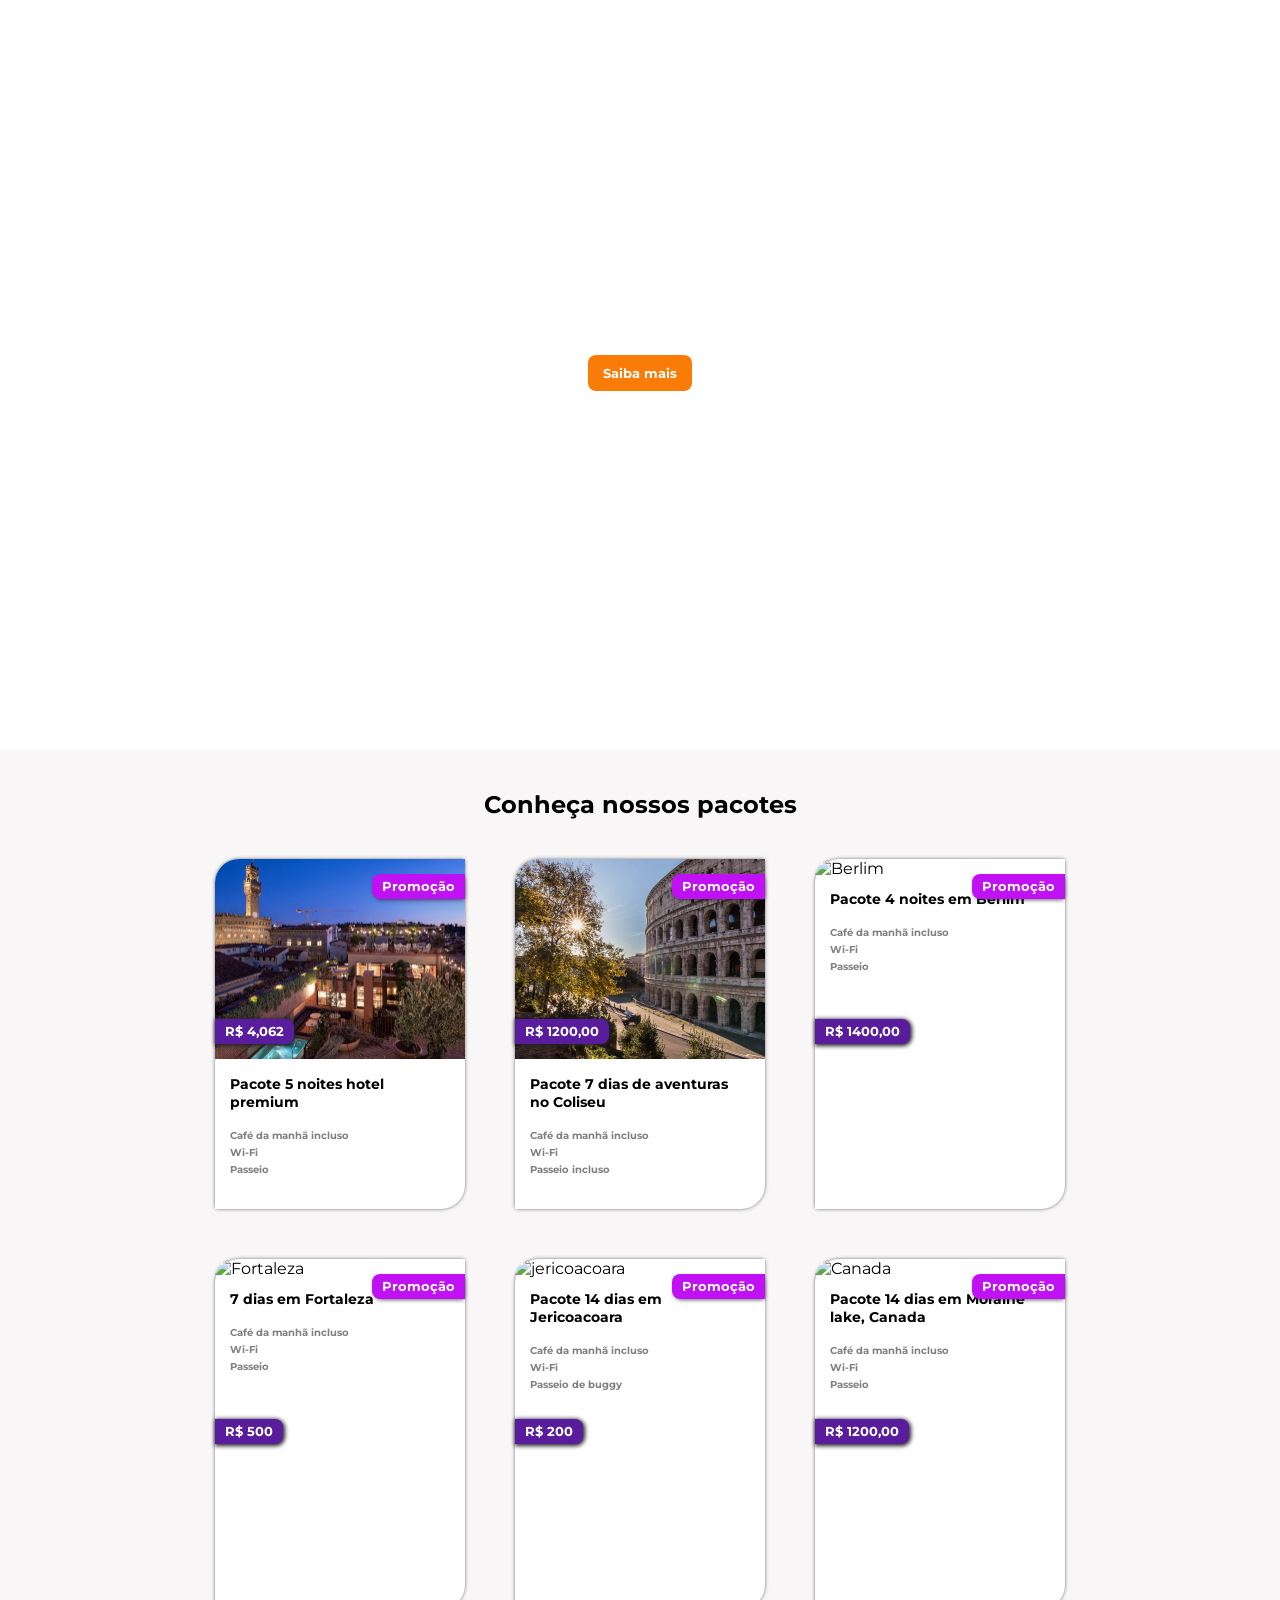
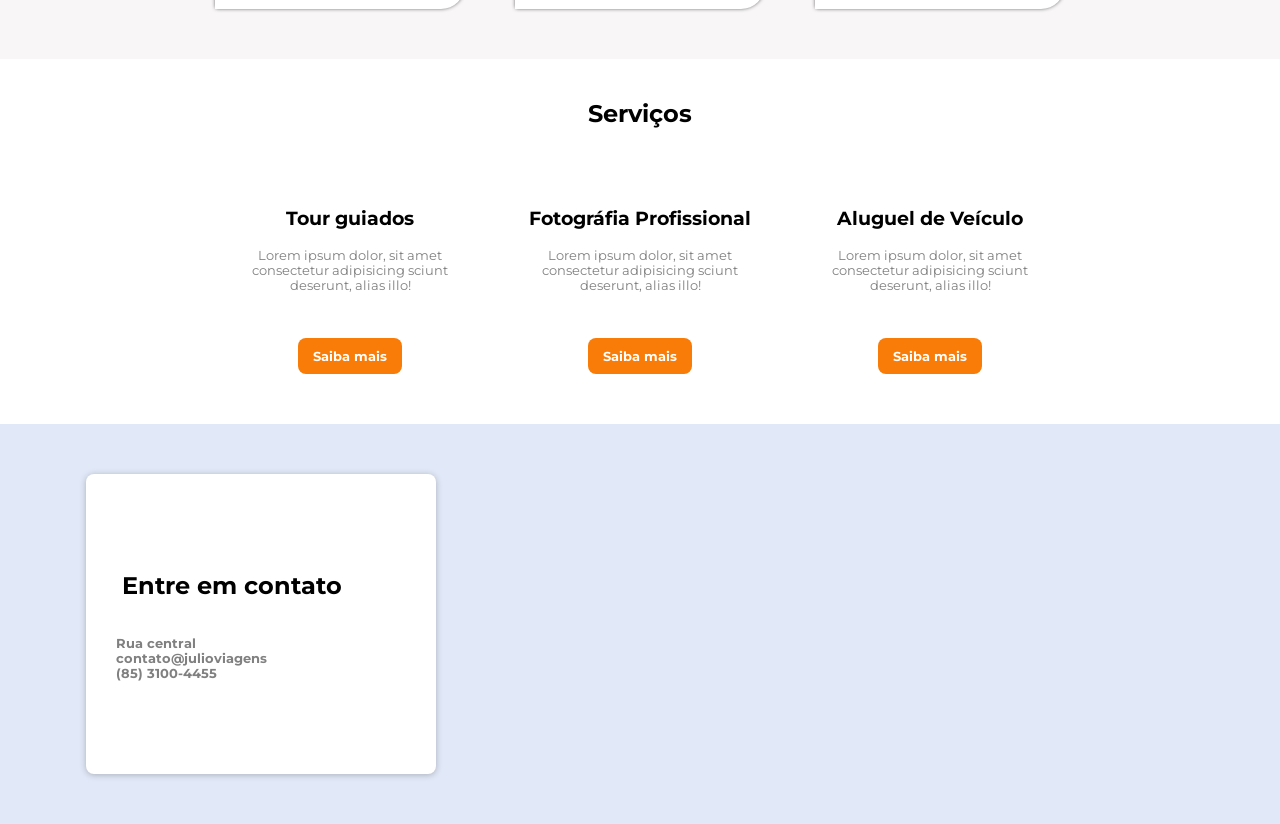
==== via-main/website-viagem-master 2ºano tec/index.html @ 54e3a09c "Add files via upload" ====
<!DOCTYPE html>
<html lang="en">

<head>
  <meta charset="UTF-8">
  <meta name="viewport" content="width=device-width, initial-scale=1.0">
  <title>Julio Viagens</title>
  <script src="https://unpkg.com/feather-icons"></script>
  <link rel="stylesheet" href="styles/style.css">
</head>

<body>
  <header>
    <nav>
      <p>Trivago</p>
      <ul>
        <li><a href="#home">Home</a></li>
        <li><a href="#pacotes">Pacotes</a></li>
        <li><a href="#servicos">Serviços</a></li>
        <li><a href="#contato">Contato</a></li>
      </ul>
    </nav>

    <div  id="home" class="header-content">
      <h1>Porto-Fino</h1>
      <p>Venha conhecer nossas paisagens e viver coisas incriveis!</p>
      <button>Saiba mais</button>
    </div>
  </header>

  <section id="pacotes" class="pacotes">
    <h1 class="pacotes-title">Conheça nossos pacotes</h1>

    <div class="pacotes-cards">
      <div class="card">
        <div class="card-tag card-tag-top">
          <p>Promoção</p>
        </div>
        <div class="card-tag card-tag-bottom">
          <p>R$ 4,062</p>
        </div>
        <img class="card-image" src="assets/hotel.jpg" alt="">
        <div class="card-content">
          <h1>Pacote 5 noites hotel premium</h1>
          <ul>
            <li><i data-feather="coffee"></i>Café da manhã incluso</li>
            <li><i data-feather="wifi"></i>Wi-Fi</li>
            <li><i data-feather="map"></i>Passeio</li>
          </ul>
        </div>
      </div>

      <div class="card">
        <div class="card-tag card-tag-top">
          <p>Promoção</p>
        </div>
        <div class="card-tag card-tag-bottom">
          <p>R$ 1200,00</p>
        </div>
        <img class="card-image" src="assets/coliseu.jpg" alt="Coliseu">
        <div class="card-content">
          <h1>Pacote 7 dias de aventuras no Coliseu</h1>
          <ul>
            <li><i data-feather="coffee"></i>Café da manhã incluso</li>
            <li><i data-feather="wifi"></i>Wi-Fi</li>
            <li><i data-feather="map"></i>Passeio incluso</li>
          </ul>
        </div>
      </div>

      <div class="card">
        <div class="card-tag card-tag-top">
          <p>Promoção</p>
        </div>
        <div class="card-tag card-tag-bottom">
          <p>R$ 1400,00</p>
        </div>
        <img class="card-image" src="assets/berlim.jpeg" alt="Berlim">
        <div class="card-content">
          <h1>Pacote 4 noites em Berlim</h1>
          <ul>
            <li><i data-feather="coffee"></i>Café da manhã incluso</li>
            <li><i data-feather="wifi"></i>Wi-Fi</li>
            <li><i data-feather="map"></i>Passeio</li>
          </ul>
        </div>
      </div>

      <div class="card">
        <div class="card-tag card-tag-top">
          <p>Promoção</p>
        </div>
        <div class="card-tag card-tag-bottom">
          <p>R$ 500</p>
        </div>
        <img class="card-image" src="assets/fortaleza.jpg" alt="Fortaleza">
        <div class="card-content">
          <h1>7 dias em Fortaleza </h1>
          <ul>
            <li><i data-feather="coffee"></i>Café da manhã incluso</li>
            <li><i data-feather="wifi"></i>Wi-Fi</li>
            <li><i data-feather="map"></i>Passeio</li>
          </ul>
        </div>
      </div>

      <div class="card">
        <div class="card-tag card-tag-top">
          <p>Promoção</p>
        </div>
        <div class="card-tag card-tag-bottom">
          <p>R$ 200</p>
        </div>
        <img class="card-image" src="assets/jeri.jpg" alt="jericoacoara">
        <div class="card-content">
          <h1>Pacote 14 dias em Jericoacoara</h1>
          <ul>
            <li><i data-feather="coffee"></i>Café da manhã incluso</li>
            <li><i data-feather="wifi"></i>Wi-Fi</li>
            <li><i data-feather="map"></i>Passeio de buggy</li>
          </ul>
        </div>
      </div>

      <div class="card">
        <div class="card-tag card-tag-top">
          <p>Promoção</p>
        </div>
        <div class="card-tag card-tag-bottom">
          <p>R$ 1200,00</p>
        </div>
        <img class="card-image" src="assets/canada.jpg" alt="Canada">
        <div class="card-content">
          <h1>Pacote 14 dias em Moraine lake, Canada</h1>
          <ul>
            <li><i data-feather="coffee"></i>Café da manhã incluso</li>
            <li><i data-feather="wifi"></i>Wi-Fi</li>
            <li><i data-feather="map"></i>Passeio</li>
          </ul>
        </div>
      </div>
    </div>
  </section>

  <section  id="servicos" class="servicos">
    <h1 class="servicos-title">Serviços</h1>
    <div class="servicos-cards">
      <div class="card">
        <i data-feather="map"></i>
        <div class="card-content">
          <h3>Tour guiados</h3>
          <p>Lorem ipsum dolor, sit amet consectetur adipisicing sciunt deserunt, alias illo!</p>
        </div>
        <button>Saiba mais</button>
      </div>

      <div class="card">
        <i data-feather="camera"></i>
        <div class="card-content">
          <h3>Fotográfia Profissional</h3>
          <p>Lorem ipsum dolor, sit amet consectetur adipisicing sciunt deserunt, alias illo!</p>
        </div>
        <button>Saiba mais</button>
      </div>
      
      <div class="card">
        <i data-feather="navigation"></i>
        <div class="card-content">
          <h3>Aluguel de Veículo</h3>
          <p>Lorem ipsum dolor, sit amet consectetur adipisicing sciunt deserunt, alias illo!</p>
        </div>
        <button>Saiba mais</button>
      </div>
    </div>
  </section>

  <section id="contato" class="contato">
    <div class="contato-card">
      <h1>Entre em contato</h1>
      <ul>
        <li><i data-feather="map-pin"></i>Rua central</li>
        <li><i data-feather="mail"></i>contato@julioviagens</li>
        <li><i data-feather="phone"></i>(85) 3100-4455</li>
      </ul>
    </div>
    <!--The div element for the map -->
    <div id="map"></div>
  </section>


  <script>
    // feather icons
    feather.replace();

    document.querySelectorAll('a[href^="#"]').forEach(anchor => {
    anchor.addEventListener('click', function (e) {
        e.preventDefault();

        document.querySelector(this.getAttribute('href')).scrollIntoView({
            behavior: 'smooth'
            });
        });
    });
    // Initialize and add the map
    function initMap() {
      // The location of Uluru
      // var uluru = {lat: -25.344, lng: 131.036};
      var uluru = { lat: -3.71839, lng: -38.5434 };
      // The map, centered at Uluru
      var map = new google.maps.Map(
        document.getElementById('map'), { zoom: 4, center: uluru });
      // The marker, positioned at Uluru
      var marker = new google.maps.Marker({ position: uluru, map: map });
    }
  </script>

  <script async defer src="https://maps.googleapis.com/maps/api/js?callback=initMap">
  </script>
</body>

</html>
---- via-main/website-viagem-master 2ºano tec/styles/style.css ----
@import url('https://fonts.googleapis.com/css2?family=Montserrat:wght@400;500&display=swap');

* {
  box-sizing: border-box;
  padding: 0;
}

body {
  margin: 0;
  font-family: 'Montserrat', sans-serif;
}



ul {
  list-style: none
}

a {
  text-decoration: none;
  color: inherit;
}

header {
  height: calc(100vh - 150px);
  background: no-repeat center/cover url('/assets/portofino.jpg');
}


header nav {
  display: flex;
  justify-content: space-between;
  margin: 0 30px;
  color: #fff;
}

header nav p {
  cursor: pointer;
  font-weight: bold;
  font-size: 1.5em;
  transition: text-shadow .6s ;
}
header nav p:hover {
  text-shadow: 0px 0px 10px #fff;
}


header nav ul {
  list-style: none;
  display: flex;
}

header nav ul li {
  margin: 0 15px;
  font-weight: 600;
  cursor: pointer;
}

header nav ul li:hover {
  color: #f56c11;
  transition: .4s;
}


.header-content {
  color: #fff;
  font-weight: bold;
  max-width: 400px;
  margin: 150px auto;
  text-align: center;
  animation: ease text-move 2s forwards;
}


.header-content h1 {
  margin-bottom: 10px;
  font-size: 4rem;
}

@keyframes text-move{
  from {transform:  translateY(0px);
        opacity: 0;}
  to {transform:   translateY(-20px);
      opacity: 1;}
}
button {
  padding: 10px 15px;
  border-radius: 8px;
  font-weight: bold;
  font-family: 'Montserrat', sans-serif;
  border: 0;
  cursor: pointer;
  background-color: rgb(248, 124, 7);
  color: #fff;
}

/* PACOTES */

.pacotes {
  background-color: rgba(235, 231, 231, 0.363);
  padding: 25px;
}

.pacotes .pacotes-cards {
  /* background: #333; */
  margin: auto;
  max-width: 950px;
  display: flex;
  flex-wrap: wrap;
  justify-content: center;

}

.pacotes .pacotes-title { 
  width: 100%;
  margin: auto;
  padding: 15px;
  text-align: center;
}


.pacotes .card {
  margin: 25px;
  width: 250px;
  height: 350px;
  background: #fff;
  border-radius: 24px 0px;
  box-shadow: 0px 0px 4px -1px #222;
  position: relative;
  transition: all 1s;
}

.pacotes .card:hover {
  transform: scale(1.1);
}


.pacotes .card-image {
  width: 250px;
  height: 200px;
  border-radius: 24px 0 0 0;
  object-fit: cover;
}

.pacotes .card-content {
  padding: 0 15px;
}

.pacotes .card-content h1 {
  font-size: 0.9rem;
}

.pacotes .card-content ul  {
    display: flex;
    flex-direction: column;
    list-style: none;
    padding-left: 0;
}

.pacotes .card-content ul li {
  font-size: 0.6rem;
  display: flex;
  align-items: center;
  margin: 3px 0px;
  color: gray;
  font-weight: bold;
}

.pacotes .card-content li svg {
  width: 16px;
  height: 16px;
  margin-right: 10px;
}

.pacotes .card .card-tag-top{
  position: absolute;
  background: #c011f5;
  right: 0;
  top: 15px;
  border-radius: 8px 0 0 8px;
  padding: 5px 10px;
  box-shadow: 1px 2px 5px -2px #222;
}


.pacotes .card .card-tag-bottom {
  position: absolute;
  left: 0;
  top: 160px;
  background: #581c9c;
  border-radius: 0 8px 8px 0;
  padding: 5px 10px;
  box-shadow: 1px 1px 4px 1px #222;
}

.pacotes .card .card-tag p {
  margin: 0;
  font-size: 0.8rem;
  font-weight: bold;
  color: #ffff;
}

/* SERVIÇOS */

.servicos {
  padding: 15px;
}

.servicos .servicos-title {
  text-align: center;
  margin: 25px;
}

.servicos .servicos-cards {
  display: flex;
  padding: 35px 0 ;
  max-width: 950px;
  justify-content: center;
  flex-wrap: wrap;
  margin: auto;
}

.servicos .card {
  width: 250px;
  display: flex;
  flex-direction: column;
  justify-content: center;
  align-items: center;
  margin: 0 20px;
}

.servicos .card svg {
  width: 60px;
  height: 60px;
  margin: 50px 0;
  transition: all 1s;
}

.servicos .card svg:hover {
  color: #f56c11;
  transform: scale(1.1);
}

.servicos .card h3 {
  font-weight: bold;
}

.servicos .card p {
  color: gray;
  font-size: .8rem;
  text-align: center;
}

.servicos .card .card-content {
  height: 100px;
  text-align: center;
  margin-bottom: 50px;
}

/* Set the size of the div element that contains the map */
#map {
  height: 400px;  /* The height is 400 pixels */
  width: 100%;  /* The width is the width of the web page */
}

.contato {
  /* padding: 60px; */
  background-color: #e1e8f7;
  position: relative;
}

.contato .contato-card {
  width: 350px;
  height: 300px;
  padding: 0 30px;
  background: #fff;
  position: absolute;
  z-index: 99;

  border-radius: 8px;

  top: calc(50% - 150px);
  left: calc(20% - 170px);

  text-align: center;
  display: flex;
  flex-direction: column;
  justify-content: center;
  box-shadow: 0 1px 6px 0 rgba(32, 33, 36, .28);
}

.contato .contato-card  h1 {
  padding-right: 58px;
}

.contato .contato-card li {
  font-size: .8rem;
  font-weight: bold;
  color: gray;
  
  display: flex;
  align-items: center;
}

.contato .contato-card li svg {
  width: 16px;
  margin: 10px;
}

/* RESPONSIVIDADE */

/* Especial para Mapa */
@media (max-width: 902px) {
  .contato {
    padding: 60px;
  }

  .contato .contato-card {
    left: 40px;
  }
}

@media (max-width: 850px) {
  .contato {
    padding: 40px 0  ;
  }

  .contato .contato-card {
    position: static;
    margin: 40px auto;
  }
}

/* Para Tablet */
@media (max-width: 767px) {

}

/* Para mobile */
@media (max-width: 480px) {
  body {
    margin-bottom: 55px;
  }
  
  header nav ul {
    position: fixed;
    bottom: 0;
    left: 0;
    width: 100%;
    padding: 0;
    margin: 0;

    z-index: 100;
    
    background: #420949;
    color: #fff;
    font-weight: bold;
    height: 55px;
    
    display: flex;
    justify-content: space-between;
    align-items: center;
  }

  header nav p {
    width: 100%;
    text-align: center;
  }

  
}
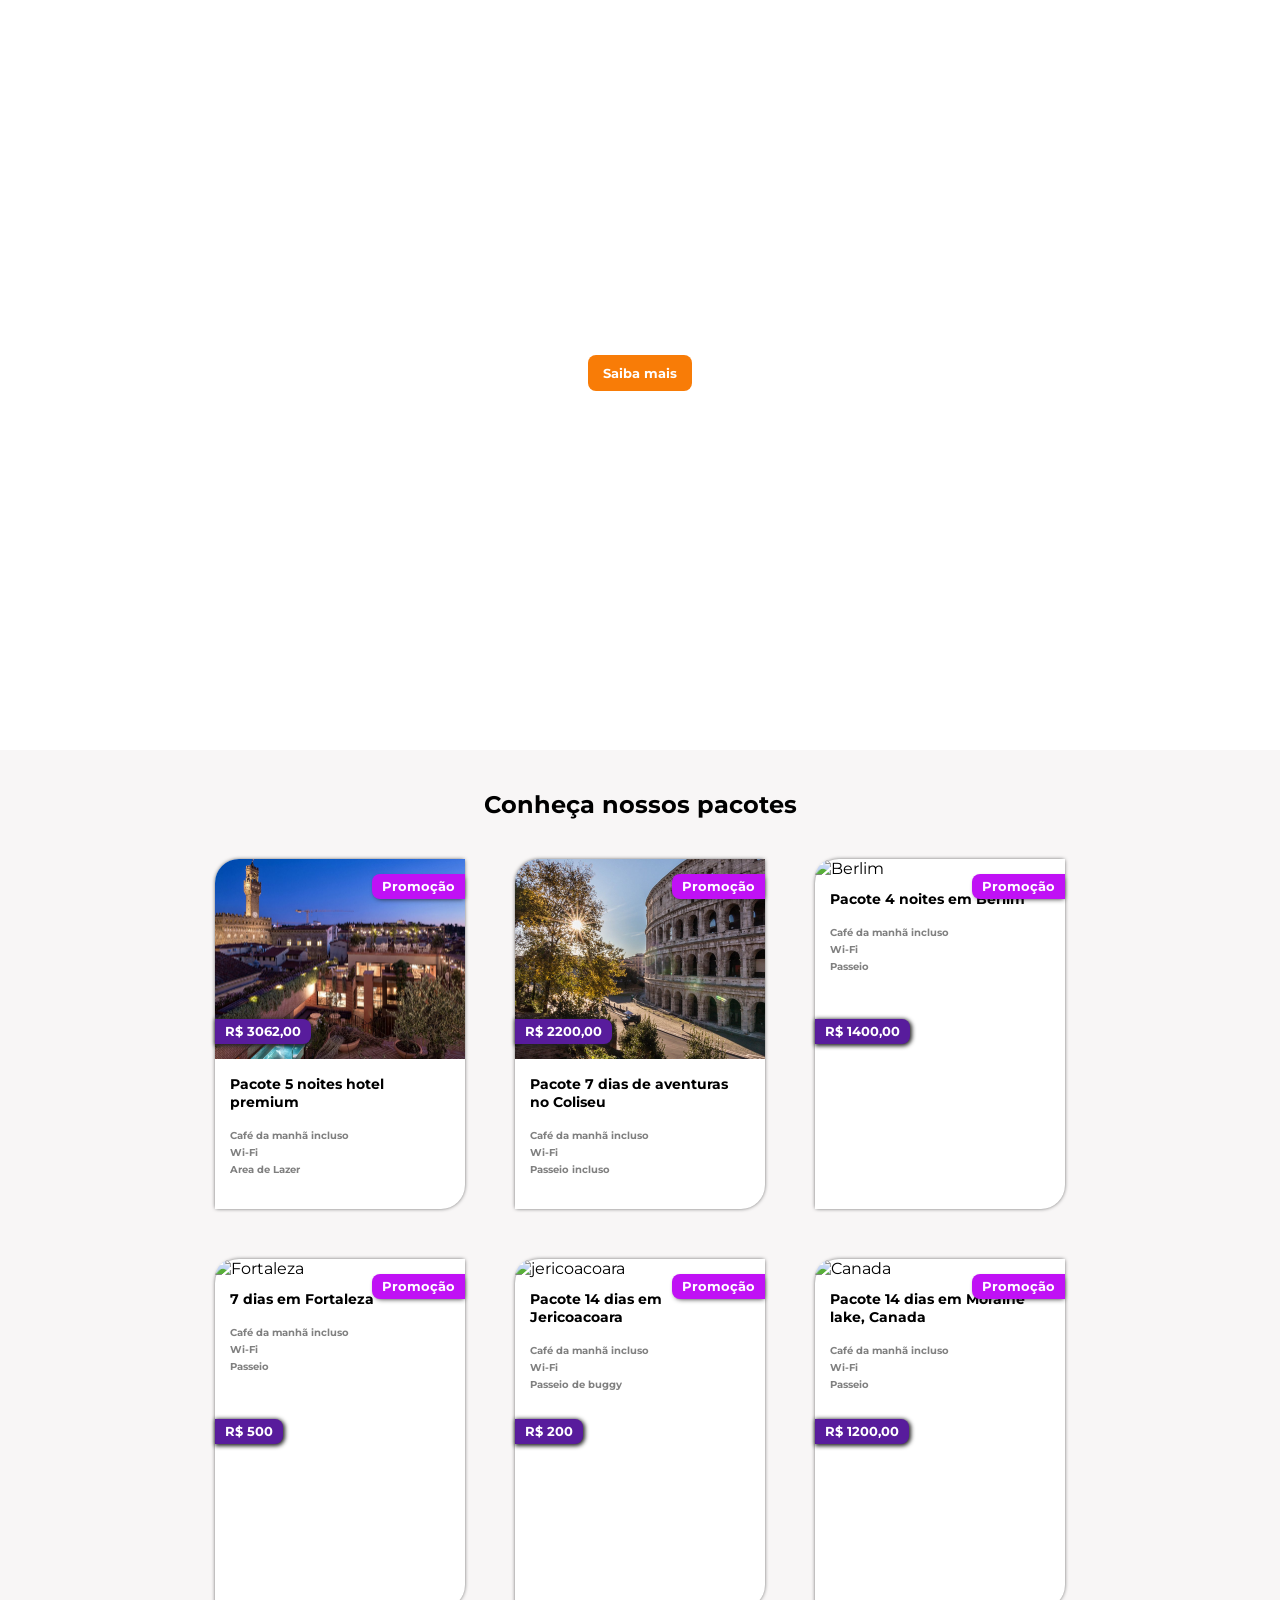
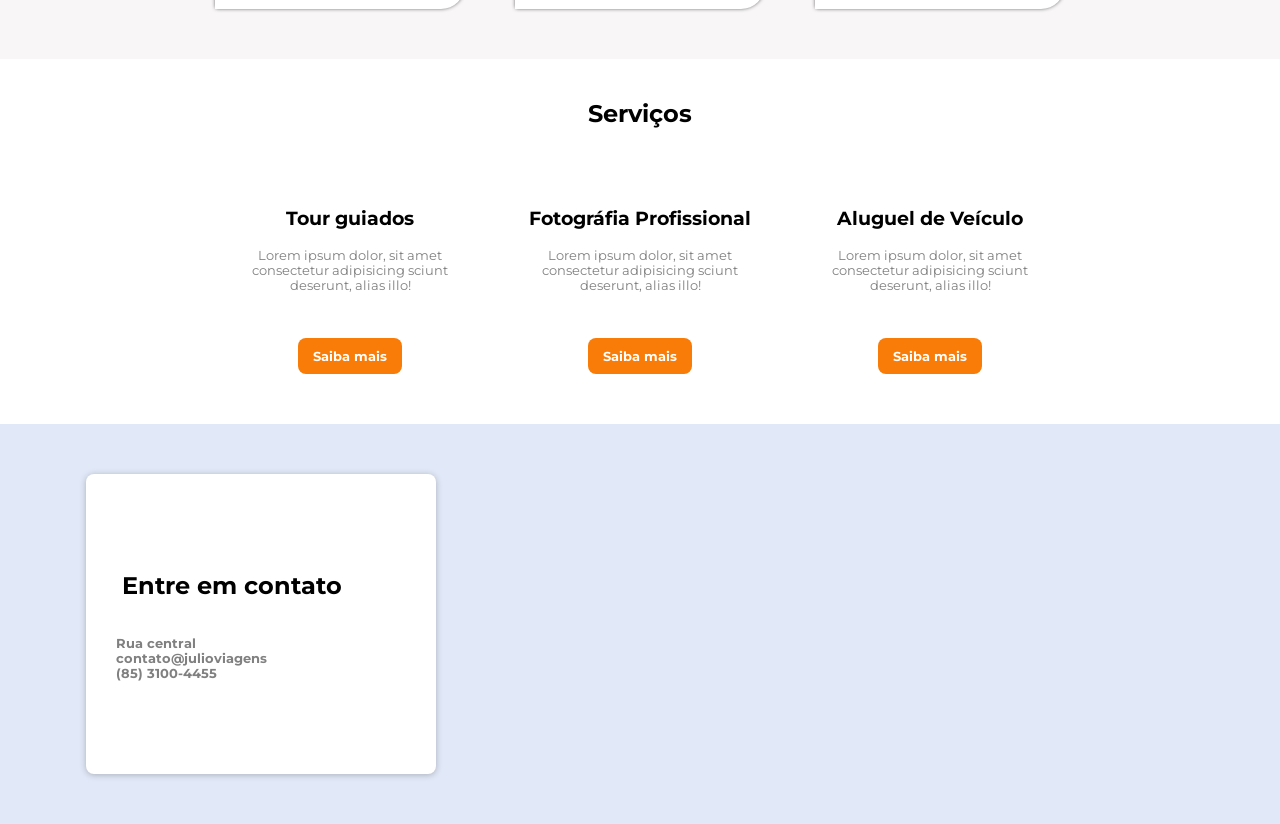
==== commit 2e654f90: "Add files via upload" ====
--- a/via-main/website-viagem-master 2ºano tec/index.html
+++ b/via-main/website-viagem-master 2ºano tec/index.html
@@ -37,7 +37,7 @@
           <p>Promoção</p>
         </div>
         <div class="card-tag card-tag-bottom">
-          <p>R$ 4,062</p>
+          <p>R$ 3062,00</p>
         </div>
         <img class="card-image" src="assets/hotel.jpg" alt="">
         <div class="card-content">
@@ -45,17 +45,17 @@
           <ul>
             <li><i data-feather="coffee"></i>Café da manhã incluso</li>
             <li><i data-feather="wifi"></i>Wi-Fi</li>
-            <li><i data-feather="map"></i>Passeio</li>
-          </ul>
-        </div>
-      </div>
-
-      <div class="card">
-        <div class="card-tag card-tag-top">
-          <p>Promoção</p>
-        </div>
-        <div class="card-tag card-tag-bottom">
-          <p>R$ 1200,00</p>
+            <li><i data-feather="map"></i>Area de Lazer</li>
+          </ul>
+        </div>
+      </div>
+
+      <div class="card">
+        <div class="card-tag card-tag-top">
+          <p>Promoção</p>
+        </div>
+        <div class="card-tag card-tag-bottom">
+          <p>R$ 2200,00</p>
         </div>
         <img class="card-image" src="assets/coliseu.jpg" alt="Coliseu">
         <div class="card-content">
@@ -205,7 +205,7 @@
     function initMap() {
       // The location of Uluru
       // var uluru = {lat: -25.344, lng: 131.036};
-      var uluru = { lat: -3.71839, lng: -38.5434 };
+      var uluru = { lat: 44.30221814508814, lng: 9.210369705550372 };
       // The map, centered at Uluru
       var map = new google.maps.Map(
         document.getElementById('map'), { zoom: 4, center: uluru });
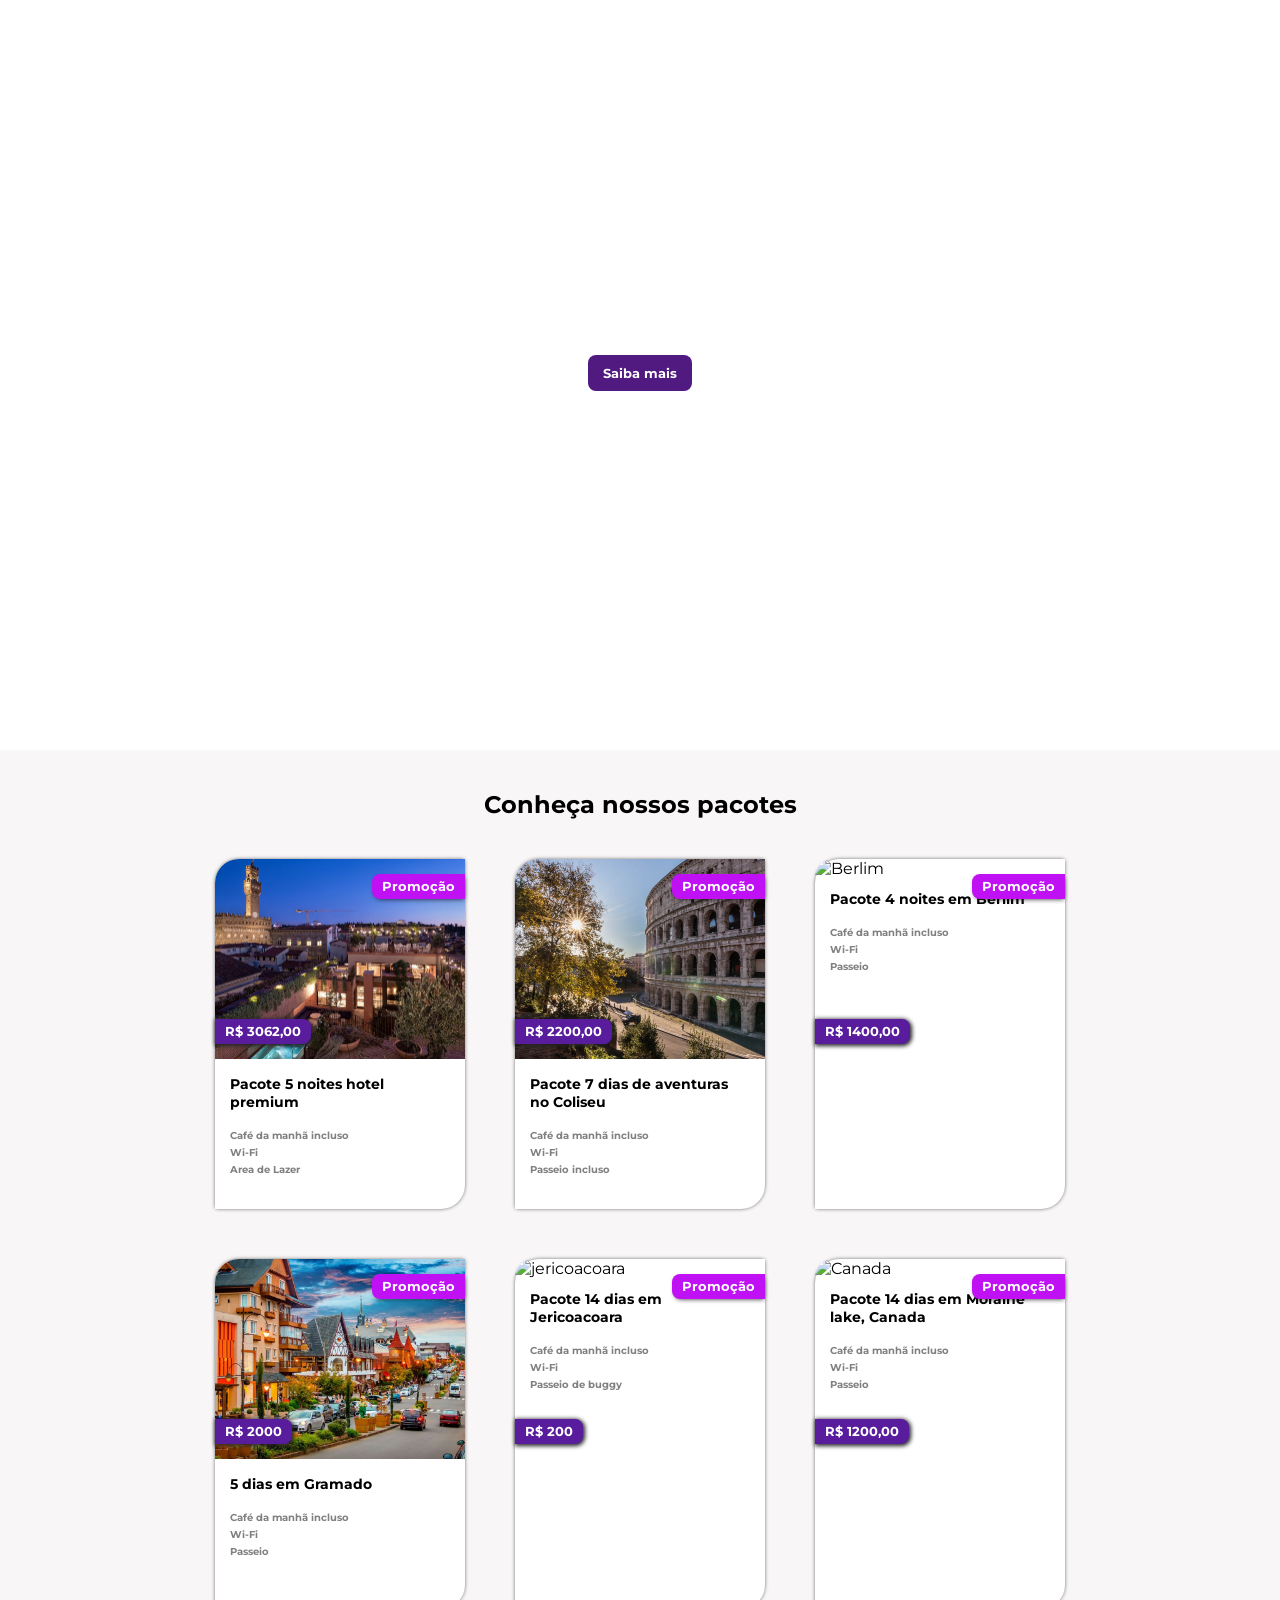
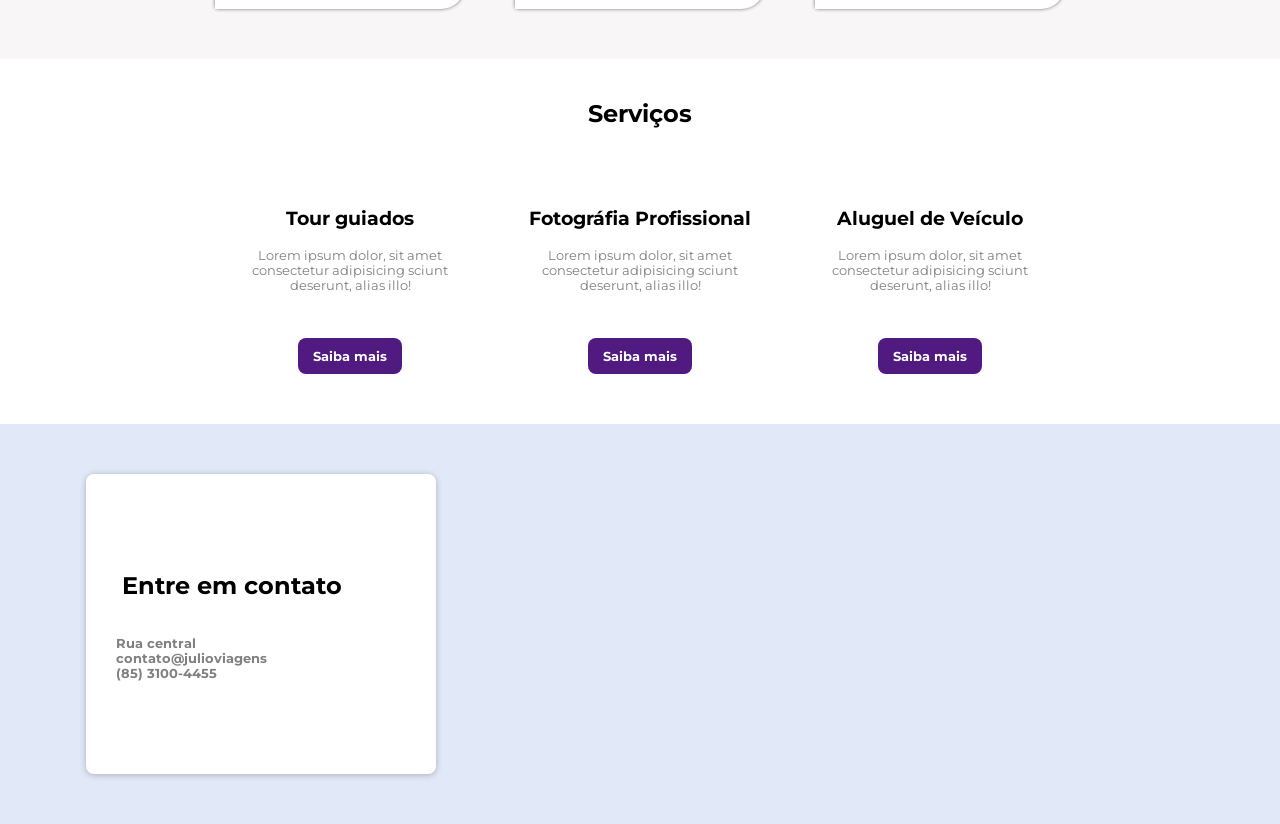
==== commit 1fa10765: "Add files via upload" ====
--- a/via-main/website-viagem-master 2ºano tec/index.html
+++ b/via-main/website-viagem-master 2ºano tec/index.html
@@ -91,11 +91,11 @@
           <p>Promoção</p>
         </div>
         <div class="card-tag card-tag-bottom">
-          <p>R$ 500</p>
-        </div>
-        <img class="card-image" src="assets/fortaleza.jpg" alt="Fortaleza">
-        <div class="card-content">
-          <h1>7 dias em Fortaleza </h1>
+          <p>R$ 2000</p>
+        </div>
+        <img class="card-image" src="assets/gramado.jpg" alt="Fortaleza">
+        <div class="card-content">
+          <h1>5 dias em Gramado </h1>
           <ul>
             <li><i data-feather="coffee"></i>Café da manhã incluso</li>
             <li><i data-feather="wifi"></i>Wi-Fi</li>
--- a/via-main/website-viagem-master 2ºano tec/styles/style.css
+++ b/via-main/website-viagem-master 2ºano tec/styles/style.css
@@ -31,7 +31,7 @@
   display: flex;
   justify-content: space-between;
   margin: 0 30px;
-  color: #fff;
+  color: #ffffff;
 }
 
 header nav p {
@@ -41,7 +41,7 @@
   transition: text-shadow .6s ;
 }
 header nav p:hover {
-  text-shadow: 0px 0px 10px #fff;
+  text-shadow: 0px 0px 10px #ffffff;
 }
 
 
@@ -63,7 +63,7 @@
 
 
 .header-content {
-  color: #fff;
+  color: #ffffff;
   font-weight: bold;
   max-width: 400px;
   margin: 150px auto;
@@ -90,8 +90,8 @@
   font-family: 'Montserrat', sans-serif;
   border: 0;
   cursor: pointer;
-  background-color: rgb(248, 124, 7);
-  color: #fff;
+  background-color: rgb(80, 26, 129);
+  color: #ffffff;
 }
 
 /* PACOTES */
@@ -123,7 +123,7 @@
   margin: 25px;
   width: 250px;
   height: 350px;
-  background: #fff;
+  background: #ffffff;
   border-radius: 24px 0px;
   box-shadow: 0px 0px 4px -1px #222;
   position: relative;
@@ -197,7 +197,7 @@
   margin: 0;
   font-size: 0.8rem;
   font-weight: bold;
-  color: #ffff;
+  color: #ffffff;
 }
 
 /* SERVIÇOS */
